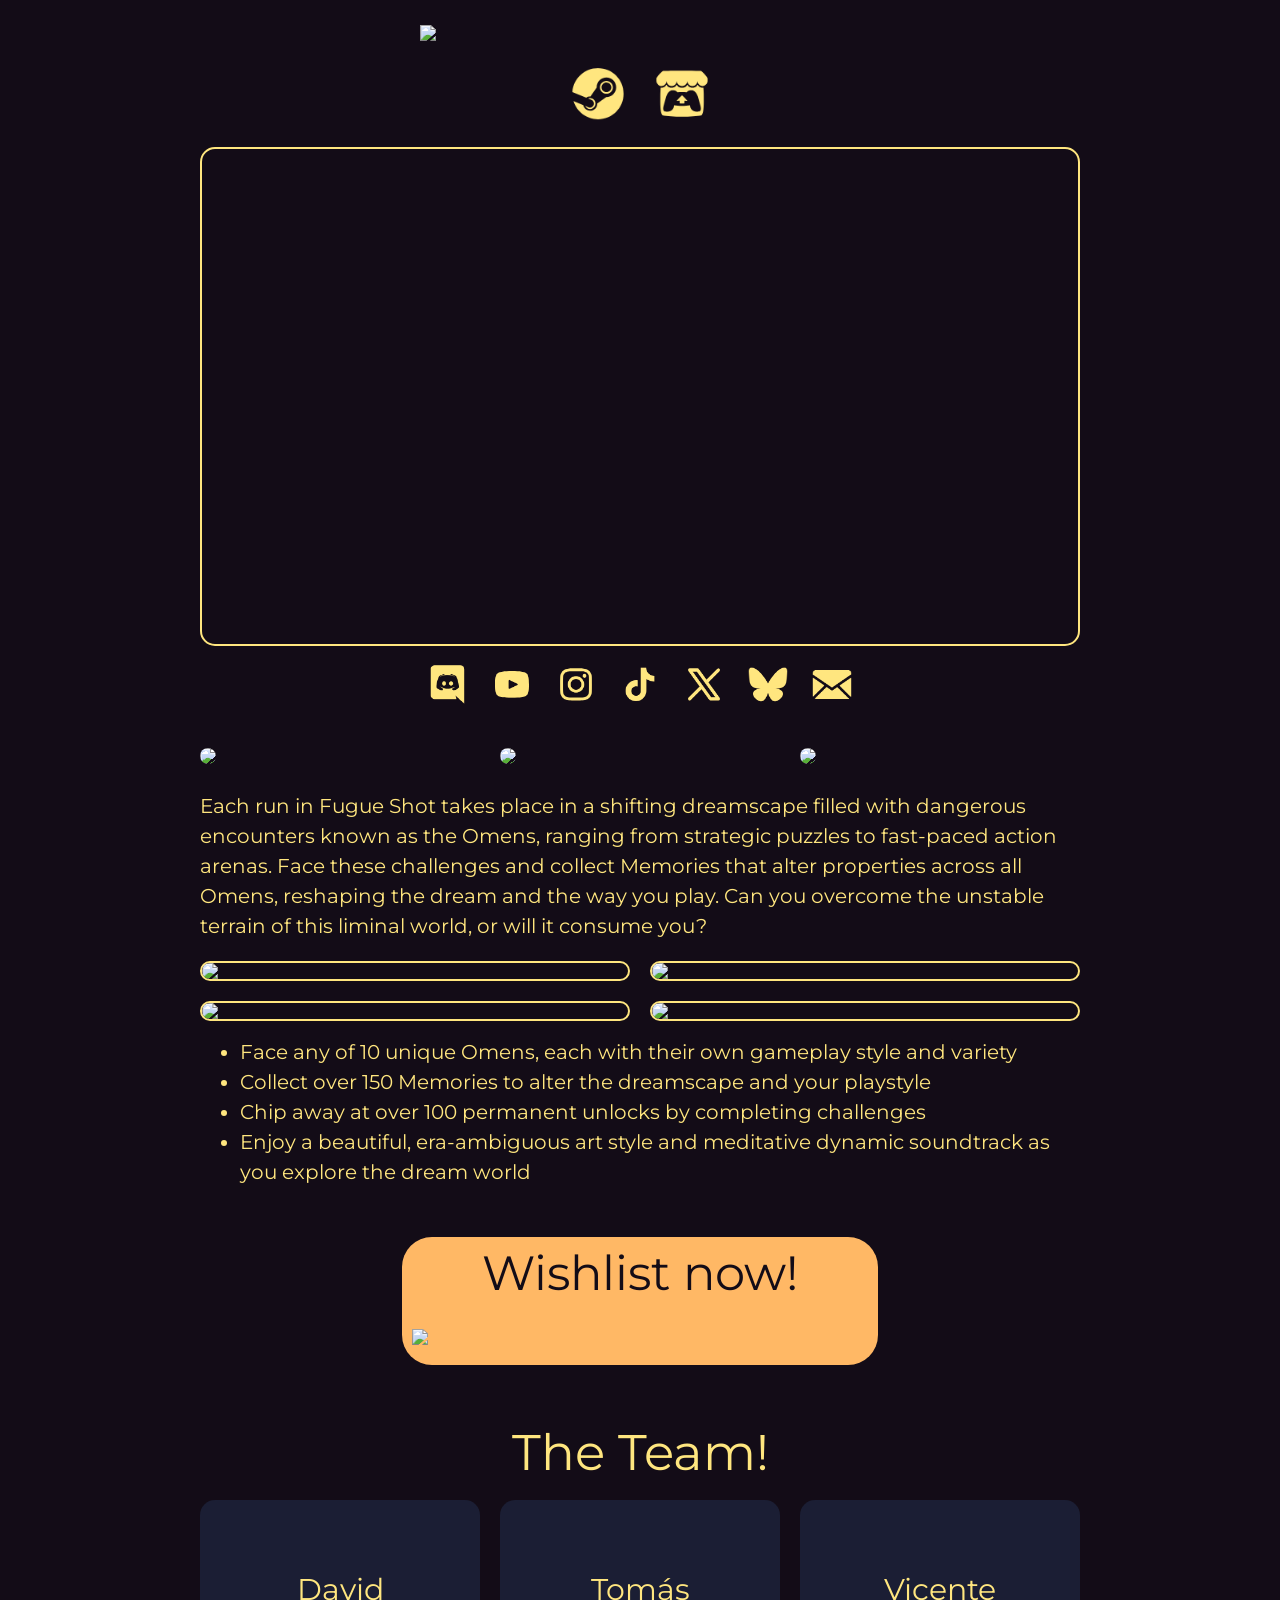
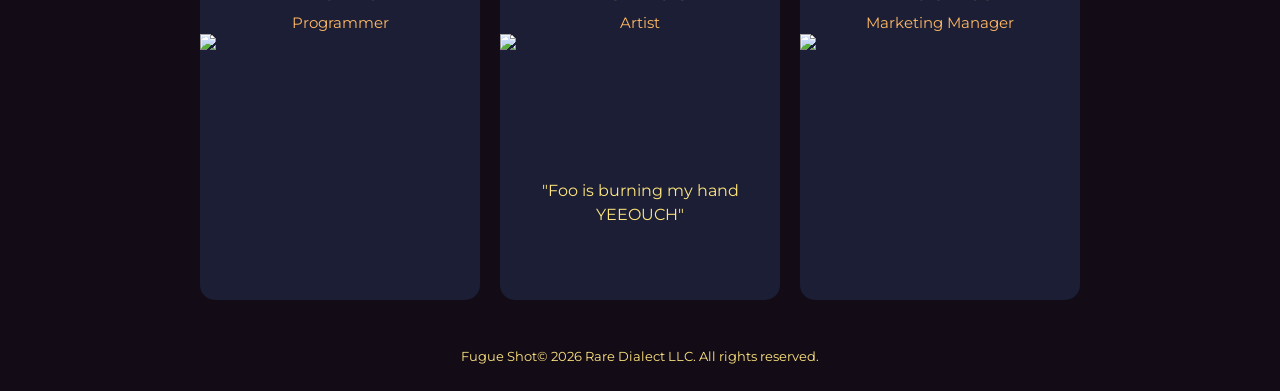
==== index.html @ 64adc7a2 "Push" ====
<!DOCTYPE html>

<html>


    <!--
    <link rel="preconnect" href="https://fonts.googleapis.com">
    <link rel="preconnect" href="https://fonts.gstatic.com" crossorigin>
    <link href="https://fonts.googleapis.com/css2?family=Texturina:ital,opsz,wght@0,12..72,100..900;1,12..72,100..900&display=swap" rel="stylesheet">
    <meta name="viewport" content="width=device-width, initial-scale=1">
-->
<head>
    <link rel="preconnect" href="https://fonts.googleapis.com">
    <link rel="preconnect" href="https://fonts.gstatic.com" crossorigin>
    <link href="https://fonts.googleapis.com/css2?family=Montserrat:ital,wght@0,100..900;1,100..900&display=swap" rel="stylesheet">
    <link href="/styles/main.css" rel="stylesheet" />
    <link rel="stylesheet" href="main.css">
    <title>Fugue Shot</title>
    <link rel="icon" type="image/x-icon" href="/images/favicon.ico">
    <meta name="viewport" content="width=device-width, initial-scale=1">
</head>

<body>
    <div id="wrapper">

        <img class="banner" src="images/logoText_centered.png">
        <div class="container-store">
            <div class="item-store">
                <a href="https://store.steampowered.com/app/3538440/Fugue_Shot/?utm_source=demo&utm_medium=itch&utm_campaign=it_ch"><img class="icon" src="images/steam.png"/></a>
            </div>
            <div class="item-store">
                <img class="icon" src="images/itch-io.png"/>
            </div>
        </div>
        <div class="container-iframe">
        <iframe 
        src="https://www.youtube.com/embed/gbOKrEXV4C8">
        </iframe>
        </div>

        <div class="container-social">
            <div class="item-social">
                <a href="https://discord.gg/YbdjDRtcJa"><img class="icon" src="images/discord.png"/></a>
            </div>
            <div class="item-social">
                <a href="https://www.youtube.com/@RareDialect/shorts/"><img class="icon" src="images/youtube.png"/></a>
            </div>
            <div class="item-social">
                <a href="https://www.instagram.com/rare.dialect/reels/"><img class="icon" src="images/instagram.png"/></a>
            </div>
            <div class="item-social">
                <a href="https://www.tiktok.com/@raredialect/"><img class="icon" src="images/tiktok.png"/></a>
                
            </div>
            <div class="item-social">
                <a href="https://x.com/RareDialect"><img class="icon" src="images/x.png"/></a>
            </div>
            <div class="item-social">
                <a href="https://bsky.app/profile/raredialect.com"><img class="icon" src="images/bluesky.png"/></a>
            </div>
            <div class="item-social">
                <a href="mailto:hello@raredialect.com"><img class="icon" src="images/mail.png"/></a>
            </div>

        </div>

        <div class="container-buttons">
            <div class="item-button">
                <a href="https://discord.gg/YbdjDRtcJa"><img src="images/discord_button.png"></a>
            </div>
            <div class="item-button">
                <a href="https://store.steampowered.com/news/app/3538440"><img src="images/news_button.png"></a>
            </div>
            <div class="item-button">
                 <a href="https://impress.games/press-kit/rare-dialect/fugue-shot"><img src="images/press_button.png"></a>
            </div>
        </div>
        
        <p>Each run in Fugue Shot takes place in a shifting dreamscape filled with dangerous encounters known as the Omens, ranging from strategic puzzles to fast-paced action arenas. Face these challenges and collect Memories that alter properties across all Omens, reshaping the dream and the way you play. Can you overcome the unstable terrain of this liminal world, or will it consume you?</p>


        <div class="container-gameplay-2">
            <img src="images/gif_1.webp">
            <img src="images/gif_2.webp">
            <img src="images/gif_3.webp">
            <img src="images/gif_4.webp">
        </div>

        <ul>
            <li>Face any of 10 unique Omens, each with their own gameplay style and variety</li>
            <li>Collect over 150 Memories to alter the dreamscape and your playstyle</li>
            <li>Chip away at over 100 permanent unlocks by completing challenges</li>
            <li>Enjoy a beautiful, era-ambiguous art style and meditative dynamic soundtrack as you explore the dream world</li>
        </ul>
        

        <a class="wishlist-button" href="https://store.steampowered.com/app/3538440/Fugue_Shot/?utm_source=demo&utm_medium=itch&utm_campaign=it_ch">
            <p>Wishlist now!</p><img src="images/steam_2.png">
        </a>


        <div class="team-title">The Team!</div>
        <div class="container-team">
            <div class="item-team">
                <div class="member">
                    <div class="member-name">
                        David
                    </div>
                    <div class="member-role">
                        Programmer
                    </div>
                    <div class="member-image">
                    <img src="images/david.png"/>
                    </div>
                </div>
                <div class="member-description">
                    
                </div>
            </div>
            <div class="item-team">
                <div class="member">
                    <div class="member-name">
                        Tomás
                    </div>
                    <div class="member-role">
                        Artist
                    </div>
                    <div class="member-image">
                    <img src="images/tomisito.png"/>
                    </div>
                </div>
                <div class="member-description">
                    "Foo is burning my hand YEEOUCH"      
                </div>
            </div>
            <div class="item-team">
                <div class="member">
                    <div class="member-name">
                        Vicente
                    </div>
                    <div class="member-role">
                        Marketing Manager
                    </div>
                    <div class="member-image">
                    <img src="images/bicho.png"/>
                    </div>
                </div>
                <div class="member-description">
                    
                </div>
            </div>
        </div>

    </div>

    <div class="rights"> Fugue Shot© 2026 Rare Dialect LLC. All rights reserved.</div>
    <br>
    </div>
    
<body>

</html>
---- styles/main.css ----
/*- This applies to pretty much everything -*/ 

HTML{
	--background: #130C17;
	--offblack: #201127;
	--purple: #201433;
	--bluedark: #1B1E34;
	--blue: #293950;
	--greendark: #355D68;
	--green: #6AAF9D;
	--greenlight: #94C5AC;
	--yellow: #FFEB99;
	--orangelight: #FFC27A;
	--orange: #EC9A6D;
	--redlight: #D9626B;
	--red: #C24B6E;
	--reddark: #A73169;
	--reddarkest: #6D1148;
	--shot: #FFB865;
	--aura: #9CE5D2;
	--shotdark: #33464C;
	--danger: #A72160;
	--target: #46AF93;
	--item: #FFE67F;
	--highlight: #FFB865;
}


HTML,BODY{
	background-color: var(--background);
	display: block;
	margin: 0;
	border: 0;
	min-height: 100%;
	width: 100%;
}


* {
	box-sizing: border-box;
	font-family: "Montserrat";
	letter-spacing: 0.25;
	line-height: 1.5;
}


/* Change default font color */
p {
    color: var(--item);
	font-size: 20px;
}

/* Make selections colored */
::selection{
	color: var(--background);
	background: var(--item)
}

/* Change color of links */
a:any-link{
	color: var(--aura);
	text-decoration-color: var(--aura);
}


/*------- This defines the wrapper -------*/

#wrapper{
	display: block;
	background-color: var(--background);
	max-width: 900px;
	margin: auto;
	padding: 10px 10px 3rem;
	overflow: hidden; /* Hides stuff that doesn't fit */
    border-top: 0;
	color: var(--item);
}

/*-----------------------------------------*/


/*------      Content wrapper       -------*/

#content-wrapper{
	margin-top: 10%;
	margin-inline: 10% 10%;
}

/*-----------------------------------------*/

@keyframes floatAnim{
    0% {
        transform:translateY(-10px)
    }
    100% {
        transform:translateY(0px)
    }
}

@keyframes glowAnim{
    0% {
        filter: drop-shadow(0px 0px 1px var(--highlight));
    }
    100% {
        filter: drop-shadow(0px 0px 4px var(--highlight));
    }
}

@keyframes askewAnim{
    0% {
        transform:translateY(-5px) rotate(0.5deg);
    }
    100% {
        transform:translateY(0px) rotate(-0.5deg);
    }
}

.banner{
	display: block;
	margin: 15px auto 20px auto;
	min-width: 200px;
	max-width: 50%;
	text-align: center;
	animation: floatAnim 4s ease-in-out infinite alternate;
}

.container-store{
	margin: 15px auto 15px auto;
	display: flex;
	max-width: 200px;
	flex-direction: row;
	justify-content: center;
	align-items: center;
	column-gap: 20px;
}

.item-store{
	transform: scale(0.8);
	animation: glowAnim 4s ease-in-out infinite alternate;
}

iframe{
	position: absolute;
	top: 0;
	left: 0;
	bottom: 0;
	right: 0;
	width: 100%;
	height: 100%;
	border: 0px;
}

.container-iframe {
  	position: relative;
  	overflow: hidden;
	width: 100%;
	padding-top: 56.25%;
	border-radius: 15px;
	border: 2px solid var(--item)
}

.container-gameplay {
	border: 2px solid var(--item);
	border-radius: 15px;
	display: block;
	margin: auto auto 20px auto;
}

.container-gameplay img{
	display: block;
	max-width: 100%;
	border-radius: 15px;
}

.container-gameplay-2{
	display: grid;
	max-width: 100%;
	border-radius: 15px;
	grid-template-columns: 1fr 1fr;
	row-gap: 20px;
	column-gap: 20px;
}

.container-gameplay-2 img{
	display: block;
	border: 2px solid var(--item);
	max-width: 100%;
	border-radius: 15px;
}

.container-social{
	margin: 5px auto 10px auto;
	display: flex;
	flex-wrap: wrap;
	max-width: 450px;
	flex-direction: row;
	justify-content: center;
	align-items: center;
}

.item-social{
	transform: scale(0.6);
	animation: glowAnim 4s ease-in-out infinite alternate;
}

.container-buttons{
	display: grid;
	grid-template-columns: 1fr 1fr 1fr;
	column-gap: 20px;
	margin: 25px auto 10px auto;
}

.item-button{
	animation: askewAnim 4s ease-in-out infinite alternate;
}

.item-button img:hover{
	transform: scale(0.95);
	transition: 0.3s;
}

.item-button img{
	transform: scale(1);
	transition: 0.6s;
	max-width: 100%;
	border-radius: 15px;
	image-rendering: pixelated;
}

.wishlist-button{
	display: grid;
	border-radius: 30px;
	max-width: 54%;
	min-height: 80px;
	margin: 50px auto 50px auto;
	background-color: var(--highlight);
	text-decoration: none;
	text-align: center;
	align-items: center;
	animation: askewAnim 4s ease-in-out infinite alternate;
}

.wishlist-button p{
	font-size: 3em;
	color: var(--background);
	margin: auto 0px auto 0px;
}

.wishlist-button img{
	margin: 20px 10px 20px 10px;
}

.container-team{
	display: grid;
	grid-template-columns: 1fr 1fr 1fr;
	column-gap: 20px;
}

.item-team{
	background-color: var(--bluedark);
	display: grid;
	text-align: center;
	min-height: 400px;
	border: 0px solid var(--item);
	border-radius: 15px;
}

.member{
	border: 2px solid var(--item);
	border-style: hidden;
	margin: auto 0px auto 0px;
}

.member-name{
	display: block;
	margin: 10px auto auto auto;
	min-width: 100%;
	font-size: 30px;
	animation: askewAnim 2s ease-in-out infinite alternate;
}

.member-role{
	display: block;
	color: var(--highlight);
	margin: auto;
	min-width: 100%;
	font-size: 15px;
}

.member-image img{
	display: block;
	image-rendering: pixelated;
	margin: 0px auto 0px auto;
}

.member-description{
	min-height: 80px;
	display: flex;
  	justify-content: center;
  	align-items: center;
}

.icon{
	transform: scale(1);
	transition: 0.3s;
}

.icon:hover{
	transform: scale(1.2);
	transition: 0.3s;
}

.team-title{
	font-size: 50px;
	text-align: center;
	margin: 20px auto 10px auto;
}

li{
	font-size: 20px;
}

.rights{
	text-align: center;
	color: var(--item);
	font-size: 12.5px;
}


@media screen and ( max-width: 900px ){
	HTML{
		font-size: 3vw;
	}

	#wrapper{
		width: 95%;
	}

	p {
		color: var(--item);
		font-size: 3vw;
	}

	.item-social{
		animation: glowAnim 4s ease-in-out infinite alternate;
	}

	.container-gameplay-2{
	display: grid;
	max-width: 100%;
	border-radius: 15px;
	grid-template-columns: 1fr;
	row-gap: 20px;
	column-gap: 20px;
	}
	
	.container-team{
		display: grid;
		grid-template-columns: 1fr;
		row-gap: 20px;
	}

	.item-team{
		display: grid;
		grid-template-columns: 1fr;
		text-align: center;
		border-radius: 15px;
		min-height: 100%;
		max-width: 70%;
		margin-left: 15%;
		margin-right: 15%;
	}

	.member{
		display: block;
	}

	.member-description{
	min-height: 80px;
	display: flex;
  	justify-content: center;
  	align-items: center;
	font-size: 4vw;
	}

	.rights{
	text-align: center;
	color: var(--item);
	font-size: 2vw;
	}

	.wishlist-button p{
		font-size: 1.7em;
		color: var(--background);
		margin: auto auto auto auto;
	}

	.wishlist-button img{
		display: block;
		transform: scale(0.6);
		margin: auto;
	}

	li{
		font-size: 3vw;
	}
}
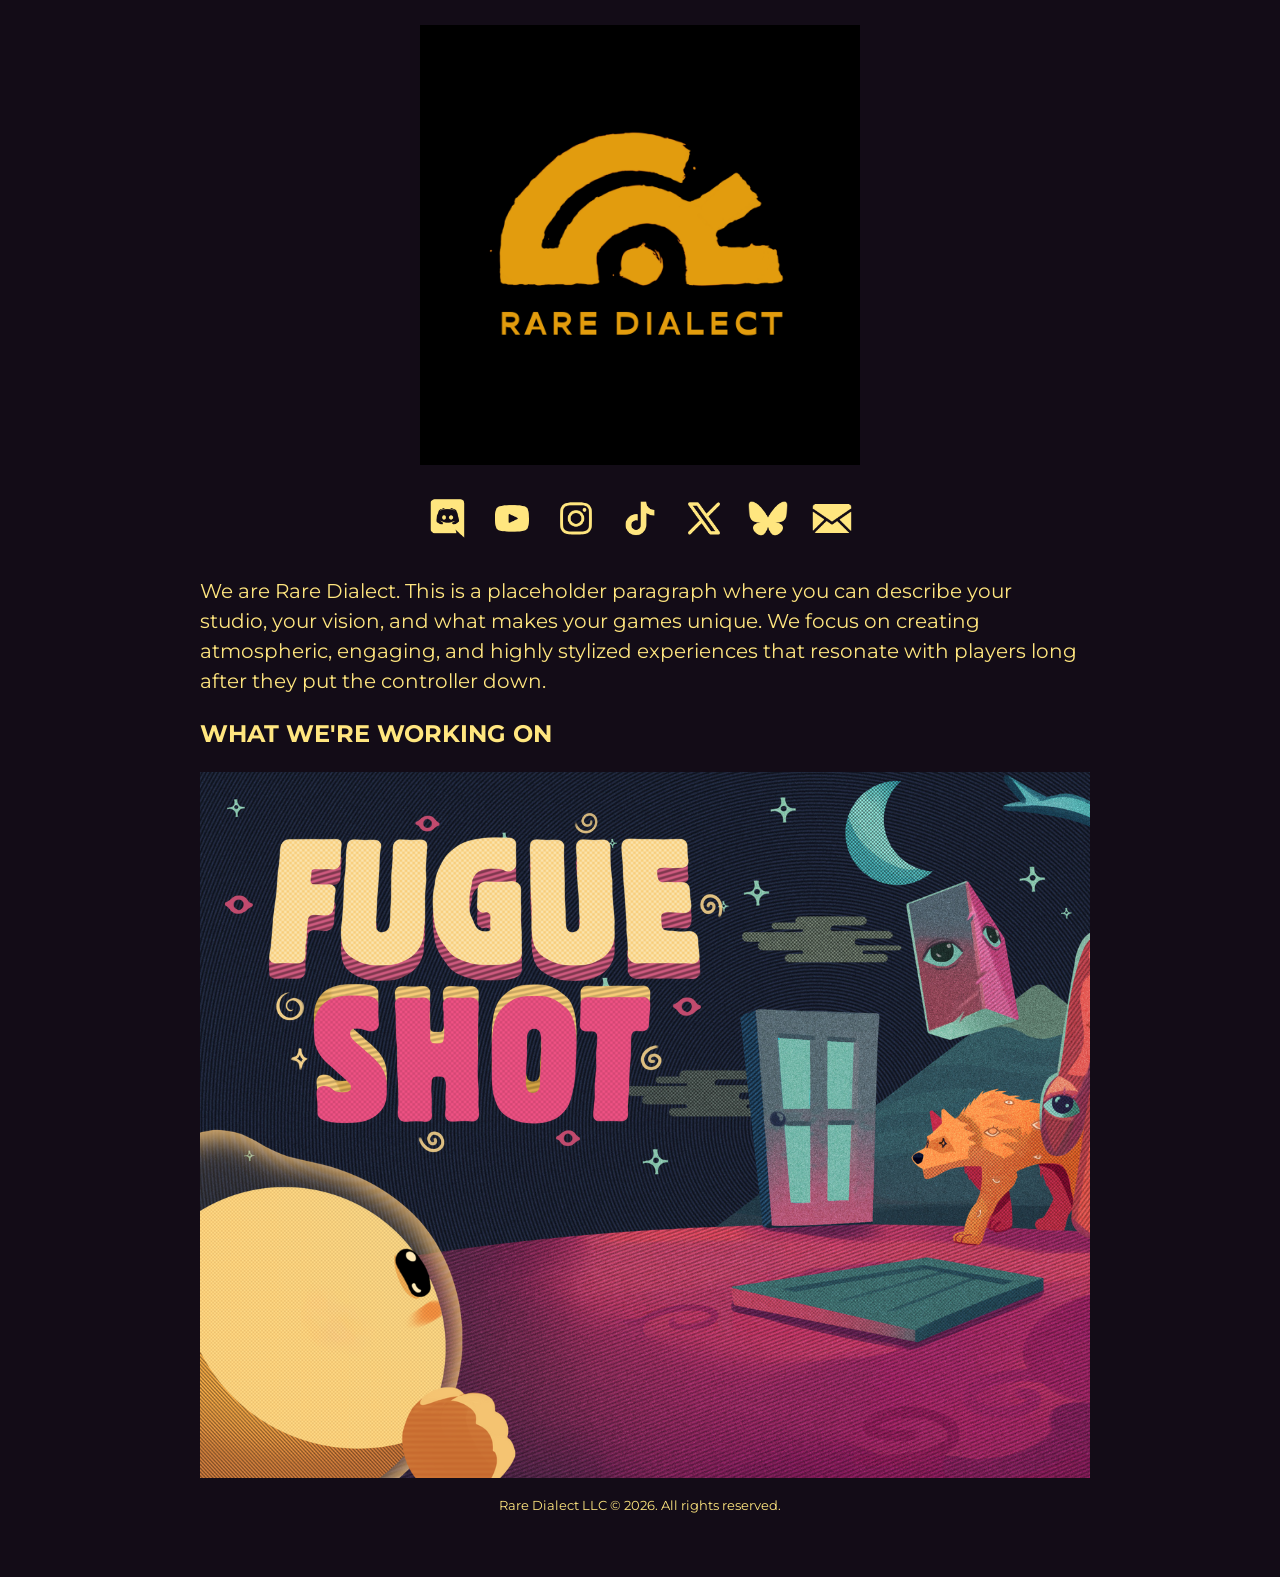
==== commit 53992b4a: "Update index.html" ====
--- a/index.html
+++ b/index.html
@@ -1,162 +1,53 @@
 <!DOCTYPE html>
-
-<html>
-
-
-    <!--
-    <link rel="preconnect" href="https://fonts.googleapis.com">
-    <link rel="preconnect" href="https://fonts.gstatic.com" crossorigin>
-    <link href="https://fonts.googleapis.com/css2?family=Texturina:ital,opsz,wght@0,12..72,100..900;1,12..72,100..900&display=swap" rel="stylesheet">
-    <meta name="viewport" content="width=device-width, initial-scale=1">
--->
+<html lang="en">
 <head>
+    <meta charset="UTF-8">
+    <meta name="viewport" content="width=device-width, initial-scale=1.0">
+    <title>Rare Dialect</title>
+    
     <link rel="preconnect" href="https://fonts.googleapis.com">
     <link rel="preconnect" href="https://fonts.gstatic.com" crossorigin>
     <link href="https://fonts.googleapis.com/css2?family=Montserrat:ital,wght@0,100..900;1,100..900&display=swap" rel="stylesheet">
-    <link href="/styles/main.css" rel="stylesheet" />
-    <link rel="stylesheet" href="main.css">
-    <title>Fugue Shot</title>
-    <link rel="icon" type="image/x-icon" href="/images/favicon.ico">
-    <meta name="viewport" content="width=device-width, initial-scale=1">
+    
+    <link rel="stylesheet" href="styles/main.css?v=1">
+    <link rel="icon" type="image/x-icon" href="images/favicon.ico">
 </head>
 
 <body>
     <div id="wrapper">
+        <header>
+            <img class="banner" src="images/raredialectlogo.png" alt="Rare Dialect Logo">
+        </header>
 
-        <img class="banner" src="images/logoText_centered.png">
-        <div class="container-store">
-            <div class="item-store">
-                <a href="https://store.steampowered.com/app/3538440/Fugue_Shot/?utm_source=demo&utm_medium=itch&utm_campaign=it_ch"><img class="icon" src="images/steam.png"/></a>
-            </div>
-            <div class="item-store">
-                <img class="icon" src="images/itch-io.png"/>
-            </div>
-        </div>
-        <div class="container-iframe">
-        <iframe 
-        src="https://www.youtube.com/embed/gbOKrEXV4C8">
-        </iframe>
-        </div>
+        <main>
+            <section class="container-social">
+                <a class="item-social" href="https://discord.gg/YbdjDRtcJa"><img class="icon" src="images/discord.png" alt="Discord"></a>
+                <a class="item-social" href="https://www.youtube.com/@RareDialect/shorts/"><img class="icon" src="images/youtube.png" alt="YouTube"></a>
+                <a class="item-social" href="https://www.instagram.com/rare.dialect/reels/"><img class="icon" src="images/instagram.png" alt="Instagram"></a>
+                <a class="item-social" href="https://www.tiktok.com/@raredialect/"><img class="icon" src="images/tiktok.png" alt="TikTok"></a>
+                <a class="item-social" href="https://x.com/RareDialect"><img class="icon" src="images/x.png" alt="X/Twitter"></a>
+                <a class="item-social" href="https://bsky.app/profile/raredialect.com"><img class="icon" src="images/bluesky.png" alt="Bluesky"></a>
+                <a class="item-social" href="mailto:hello@raredialect.com"><img class="icon" src="images/mail.png" alt="Email"></a>
+            </section>
 
-        <div class="container-social">
-            <div class="item-social">
-                <a href="https://discord.gg/YbdjDRtcJa"><img class="icon" src="images/discord.png"/></a>
-            </div>
-            <div class="item-social">
-                <a href="https://www.youtube.com/@RareDialect/shorts/"><img class="icon" src="images/youtube.png"/></a>
-            </div>
-            <div class="item-social">
-                <a href="https://www.instagram.com/rare.dialect/reels/"><img class="icon" src="images/instagram.png"/></a>
-            </div>
-            <div class="item-social">
-                <a href="https://www.tiktok.com/@raredialect/"><img class="icon" src="images/tiktok.png"/></a>
+            <section class="about-section">
+                <p>We are Rare Dialect. This is a placeholder paragraph where you can describe your studio, your vision, and what makes your games unique. We focus on creating atmospheric, engaging, and highly stylized experiences that resonate with players long after they put the controller down.</p>
+            </section>
+
+            <section class="projects-section">
+                <h2 class="section-title">WHAT WE'RE WORKING ON</h2>
                 
-            </div>
-            <div class="item-social">
-                <a href="https://x.com/RareDialect"><img class="icon" src="images/x.png"/></a>
-            </div>
-            <div class="item-social">
-                <a href="https://bsky.app/profile/raredialect.com"><img class="icon" src="images/bluesky.png"/></a>
-            </div>
-            <div class="item-social">
-                <a href="mailto:hello@raredialect.com"><img class="icon" src="images/mail.png"/></a>
-            </div>
+                <div class="container-capsule">
+                    <a class="capsule-button" href="https://fugueshot.com">
+                        <img src="images/fugueshotcapsule.png" alt="Fugue Shot">
+                    </a>
+                </div>
+            </section>
+        </main>
 
-        </div>
-
-        <div class="container-buttons">
-            <div class="item-button">
-                <a href="https://discord.gg/YbdjDRtcJa"><img src="images/discord_button.png"></a>
-            </div>
-            <div class="item-button">
-                <a href="https://store.steampowered.com/news/app/3538440"><img src="images/news_button.png"></a>
-            </div>
-            <div class="item-button">
-                 <a href="https://impress.games/press-kit/rare-dialect/fugue-shot"><img src="images/press_button.png"></a>
-            </div>
-        </div>
-        
-        <p>Each run in Fugue Shot takes place in a shifting dreamscape filled with dangerous encounters known as the Omens, ranging from strategic puzzles to fast-paced action arenas. Face these challenges and collect Memories that alter properties across all Omens, reshaping the dream and the way you play. Can you overcome the unstable terrain of this liminal world, or will it consume you?</p>
-
-
-        <div class="container-gameplay-2">
-            <img src="images/gif_1.webp">
-            <img src="images/gif_2.webp">
-            <img src="images/gif_3.webp">
-            <img src="images/gif_4.webp">
-        </div>
-
-        <ul>
-            <li>Face any of 10 unique Omens, each with their own gameplay style and variety</li>
-            <li>Collect over 150 Memories to alter the dreamscape and your playstyle</li>
-            <li>Chip away at over 100 permanent unlocks by completing challenges</li>
-            <li>Enjoy a beautiful, era-ambiguous art style and meditative dynamic soundtrack as you explore the dream world</li>
-        </ul>
-        
-
-        <a class="wishlist-button" href="https://store.steampowered.com/app/3538440/Fugue_Shot/?utm_source=demo&utm_medium=itch&utm_campaign=it_ch">
-            <p>Wishlist now!</p><img src="images/steam_2.png">
-        </a>
-
-
-        <div class="team-title">The Team!</div>
-        <div class="container-team">
-            <div class="item-team">
-                <div class="member">
-                    <div class="member-name">
-                        David
-                    </div>
-                    <div class="member-role">
-                        Programmer
-                    </div>
-                    <div class="member-image">
-                    <img src="images/david.png"/>
-                    </div>
-                </div>
-                <div class="member-description">
-                    
-                </div>
-            </div>
-            <div class="item-team">
-                <div class="member">
-                    <div class="member-name">
-                        Tomás
-                    </div>
-                    <div class="member-role">
-                        Artist
-                    </div>
-                    <div class="member-image">
-                    <img src="images/tomisito.png"/>
-                    </div>
-                </div>
-                <div class="member-description">
-                    "Foo is burning my hand YEEOUCH"      
-                </div>
-            </div>
-            <div class="item-team">
-                <div class="member">
-                    <div class="member-name">
-                        Vicente
-                    </div>
-                    <div class="member-role">
-                        Marketing Manager
-                    </div>
-                    <div class="member-image">
-                    <img src="images/bicho.png"/>
-                    </div>
-                </div>
-                <div class="member-description">
-                    
-                </div>
-            </div>
-        </div>
-
+        <footer>
+            <p class="rights">Rare Dialect LLC © 2026. All rights reserved.</p>
+        </footer>
     </div>
-
-    <div class="rights"> Fugue Shot© 2026 Rare Dialect LLC. All rights reserved.</div>
-    <br>
-    </div>
-    
-<body>
-
+</body>
 </html>
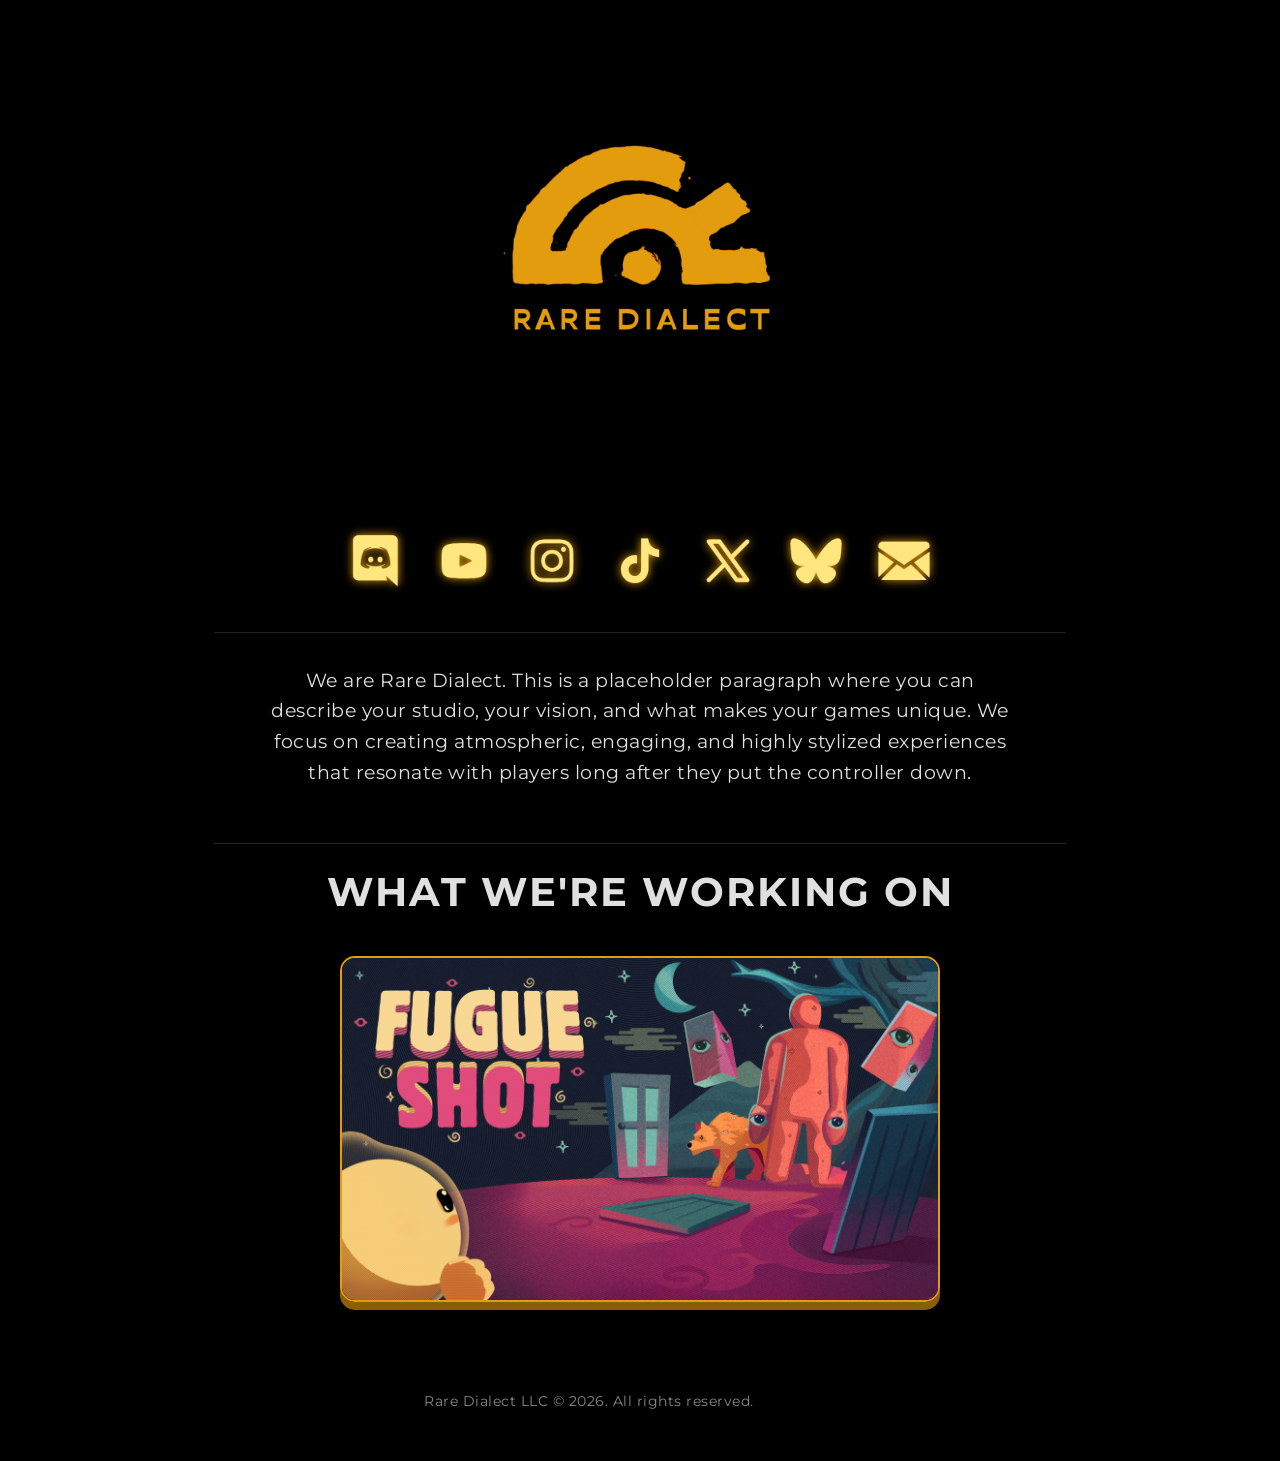
==== commit e56d103b: "Update index.html" ====
--- a/index.html
+++ b/index.html
@@ -9,7 +9,7 @@
     <link rel="preconnect" href="https://fonts.gstatic.com" crossorigin>
     <link href="https://fonts.googleapis.com/css2?family=Montserrat:ital,wght@0,100..900;1,100..900&display=swap" rel="stylesheet">
     
-    <link rel="stylesheet" href="styles/main.css?v=1">
+    <link rel="stylesheet" href="styles/main.css?v=2">
     <link rel="icon" type="image/x-icon" href="images/favicon.ico">
 </head>
 
@@ -38,7 +38,7 @@
                 <h2 class="section-title">WHAT WE'RE WORKING ON</h2>
                 
                 <div class="container-capsule">
-                    <a class="capsule-button" href="https://fugueshot.com">
+                    <a class="capsule-button" href="https://fugueshot.com" target="_blank" rel="noopener noreferrer">
                         <img src="images/fugueshotcapsule.png" alt="Fugue Shot">
                     </a>
                 </div>
--- a/styles/main.css
+++ b/styles/main.css
@@ -1,408 +1,186 @@
-/*- This applies to pretty much everything -*/ 
-
-HTML{
-	--background: #130C17;
-	--offblack: #201127;
-	--purple: #201433;
-	--bluedark: #1B1E34;
-	--blue: #293950;
-	--greendark: #355D68;
-	--green: #6AAF9D;
-	--greenlight: #94C5AC;
-	--yellow: #FFEB99;
-	--orangelight: #FFC27A;
-	--orange: #EC9A6D;
-	--redlight: #D9626B;
-	--red: #C24B6E;
-	--reddark: #A73169;
-	--reddarkest: #6D1148;
-	--shot: #FFB865;
-	--aura: #9CE5D2;
-	--shotdark: #33464C;
-	--danger: #A72160;
-	--target: #46AF93;
-	--item: #FFE67F;
-	--highlight: #FFB865;
+/* =========================================
+   VARIABLES & THEME
+   ========================================= */
+:root {
+    --background: #000000; /* Pure Black */
+    --accent: #e29c0d;     /* New Custom Accent Color */
+    --text-main: #E0E0E0;  /* Off-white for readability on pure black */
+    --text-muted: #888888;
 }
 
-
-HTML,BODY{
-	background-color: var(--background);
-	display: block;
-	margin: 0;
-	border: 0;
-	min-height: 100%;
-	width: 100%;
+/* =========================================
+   RESET & TYPOGRAPHY
+   ========================================= */
+* {
+    box-sizing: border-box;
+    margin: 0;
+    padding: 0;
 }
 
-
-* {
-	box-sizing: border-box;
-	font-family: "Montserrat";
-	letter-spacing: 0.25;
-	line-height: 1.5;
+html, body {
+    background-color: var(--background);
+    color: var(--text-main);
+    font-family: "Montserrat", sans-serif;
+    letter-spacing: 0.5px;
+    line-height: 1.6;
+    width: 100%;
+    min-height: 100vh;
 }
 
-
-/* Change default font color */
-p {
-    color: var(--item);
-	font-size: 20px;
+::selection {
+    color: var(--background);
+    background: var(--accent);
 }
 
-/* Make selections colored */
-::selection{
-	color: var(--background);
-	background: var(--item)
+a {
+    color: var(--accent);
+    text-decoration: none;
+    transition: all 0.3s ease;
 }
 
-/* Change color of links */
-a:any-link{
-	color: var(--aura);
-	text-decoration-color: var(--aura);
+a:hover {
+    filter: brightness(1.2);
 }
 
-
-/*------- This defines the wrapper -------*/
-
-#wrapper{
-	display: block;
-	background-color: var(--background);
-	max-width: 900px;
-	margin: auto;
-	padding: 10px 10px 3rem;
-	overflow: hidden; /* Hides stuff that doesn't fit */
-    border-top: 0;
-	color: var(--item);
+p {
+    font-size: 1.2rem;
+    margin-bottom: 1.5rem;
+    text-align: center;
+    max-width: 750px;
+    margin-left: auto;
+    margin-right: auto;
 }
 
-/*-----------------------------------------*/
-
-
-/*------      Content wrapper       -------*/
-
-#content-wrapper{
-	margin-top: 10%;
-	margin-inline: 10% 10%;
+/* =========================================
+   LAYOUT & CONTAINERS
+   ========================================= */
+#wrapper {
+    max-width: 900px;
+    margin: 0 auto;
+    padding: 3rem 1.5rem;
+    display: flex;
+    flex-direction: column;
+    gap: 3rem;
 }
 
-/*-----------------------------------------*/
+/* =========================================
+   HEADER & BANNER
+   ========================================= */
+.banner {
+    display: block;
+    margin: 0 auto 2rem auto;
+    max-width: 100%;
+    width: 400px;
+    animation: floatAnim 4s ease-in-out infinite alternate;
+}
 
-@keyframes floatAnim{
-    0% {
-        transform:translateY(-10px)
+/* =========================================
+   SOCIALS
+   ========================================= */
+.container-social {
+    display: flex;
+    flex-wrap: wrap;
+    justify-content: center;
+    gap: 1.5rem;
+    margin: 0 auto 2rem auto;
+}
+
+.item-social {
+    transform: scale(0.8);
+    filter: drop-shadow(0px 0px 6px var(--accent)); /* Glow uses the new accent color */
+}
+
+.icon {
+    transition: transform 0.3s ease;
+}
+
+.icon:hover {
+    transform: scale(1.2);
+}
+
+/* =========================================
+   STUDIO ABOUT SECTION
+   ========================================= */
+.about-section {
+    padding: 2rem 0;
+    border-top: 1px solid #222;
+    border-bottom: 1px solid #222;
+}
+
+/* =========================================
+   PROJECTS SECTION (FUGUE SHOT CAPSULE)
+   ========================================= */
+.projects-section {
+    margin-top: 1rem;
+}
+
+.section-title {
+    font-size: 2.5rem;
+    text-align: center;
+    margin-bottom: 2rem;
+    color: var(--text-main);
+    text-transform: uppercase;
+    letter-spacing: 2px;
+}
+
+.container-capsule {
+    display: flex;
+    justify-content: center;
+    width: 100%;
+}
+
+.capsule-button {
+    display: block;
+    width: 100%;
+    max-width: 600px; /* Keeps the capsule image from getting too massive on desktop */
+}
+
+.capsule-button img {
+    width: 100%;
+    height: auto;
+    border-radius: 15px;
+    border: 2px solid var(--accent);
+    box-shadow: 0 8px 0 #8a5e06; /* Darker shade of the accent color for the 3D press effect */
+    transition: transform 0.2s ease, box-shadow 0.2s ease, filter 0.2s ease;
+}
+
+.capsule-button img:hover {
+    transform: translateY(4px);
+    box-shadow: 0 4px 0 #8a5e06; /* Satisfying physical press animation */
+    filter: brightness(1.15);
+}
+
+/* =========================================
+   FOOTER
+   ========================================= */
+footer {
+    margin-top: 2rem;
+    text-align: center;
+}
+
+.rights {
+    font-size: 0.9rem;
+    color: var(--text-muted);
+    margin: 0;
+}
+
+/* =========================================
+   ANIMATIONS
+   ========================================= */
+@keyframes floatAnim {
+    0% { transform: translateY(-5px); }
+    100% { transform: translateY(5px); }
+}
+
+/* =========================================
+   MOBILE ADJUSTMENTS
+   ========================================= */
+@media screen and (max-width: 600px) {
+    .section-title {
+        font-size: 1.8rem;
     }
-    100% {
-        transform:translateY(0px)
+    
+    p {
+        font-size: 1.05rem;
     }
 }
-
-@keyframes glowAnim{
-    0% {
-        filter: drop-shadow(0px 0px 1px var(--highlight));
-    }
-    100% {
-        filter: drop-shadow(0px 0px 4px var(--highlight));
-    }
-}
-
-@keyframes askewAnim{
-    0% {
-        transform:translateY(-5px) rotate(0.5deg);
-    }
-    100% {
-        transform:translateY(0px) rotate(-0.5deg);
-    }
-}
-
-.banner{
-	display: block;
-	margin: 15px auto 20px auto;
-	min-width: 200px;
-	max-width: 50%;
-	text-align: center;
-	animation: floatAnim 4s ease-in-out infinite alternate;
-}
-
-.container-store{
-	margin: 15px auto 15px auto;
-	display: flex;
-	max-width: 200px;
-	flex-direction: row;
-	justify-content: center;
-	align-items: center;
-	column-gap: 20px;
-}
-
-.item-store{
-	transform: scale(0.8);
-	animation: glowAnim 4s ease-in-out infinite alternate;
-}
-
-iframe{
-	position: absolute;
-	top: 0;
-	left: 0;
-	bottom: 0;
-	right: 0;
-	width: 100%;
-	height: 100%;
-	border: 0px;
-}
-
-.container-iframe {
-  	position: relative;
-  	overflow: hidden;
-	width: 100%;
-	padding-top: 56.25%;
-	border-radius: 15px;
-	border: 2px solid var(--item)
-}
-
-.container-gameplay {
-	border: 2px solid var(--item);
-	border-radius: 15px;
-	display: block;
-	margin: auto auto 20px auto;
-}
-
-.container-gameplay img{
-	display: block;
-	max-width: 100%;
-	border-radius: 15px;
-}
-
-.container-gameplay-2{
-	display: grid;
-	max-width: 100%;
-	border-radius: 15px;
-	grid-template-columns: 1fr 1fr;
-	row-gap: 20px;
-	column-gap: 20px;
-}
-
-.container-gameplay-2 img{
-	display: block;
-	border: 2px solid var(--item);
-	max-width: 100%;
-	border-radius: 15px;
-}
-
-.container-social{
-	margin: 5px auto 10px auto;
-	display: flex;
-	flex-wrap: wrap;
-	max-width: 450px;
-	flex-direction: row;
-	justify-content: center;
-	align-items: center;
-}
-
-.item-social{
-	transform: scale(0.6);
-	animation: glowAnim 4s ease-in-out infinite alternate;
-}
-
-.container-buttons{
-	display: grid;
-	grid-template-columns: 1fr 1fr 1fr;
-	column-gap: 20px;
-	margin: 25px auto 10px auto;
-}
-
-.item-button{
-	animation: askewAnim 4s ease-in-out infinite alternate;
-}
-
-.item-button img:hover{
-	transform: scale(0.95);
-	transition: 0.3s;
-}
-
-.item-button img{
-	transform: scale(1);
-	transition: 0.6s;
-	max-width: 100%;
-	border-radius: 15px;
-	image-rendering: pixelated;
-}
-
-.wishlist-button{
-	display: grid;
-	border-radius: 30px;
-	max-width: 54%;
-	min-height: 80px;
-	margin: 50px auto 50px auto;
-	background-color: var(--highlight);
-	text-decoration: none;
-	text-align: center;
-	align-items: center;
-	animation: askewAnim 4s ease-in-out infinite alternate;
-}
-
-.wishlist-button p{
-	font-size: 3em;
-	color: var(--background);
-	margin: auto 0px auto 0px;
-}
-
-.wishlist-button img{
-	margin: 20px 10px 20px 10px;
-}
-
-.container-team{
-	display: grid;
-	grid-template-columns: 1fr 1fr 1fr;
-	column-gap: 20px;
-}
-
-.item-team{
-	background-color: var(--bluedark);
-	display: grid;
-	text-align: center;
-	min-height: 400px;
-	border: 0px solid var(--item);
-	border-radius: 15px;
-}
-
-.member{
-	border: 2px solid var(--item);
-	border-style: hidden;
-	margin: auto 0px auto 0px;
-}
-
-.member-name{
-	display: block;
-	margin: 10px auto auto auto;
-	min-width: 100%;
-	font-size: 30px;
-	animation: askewAnim 2s ease-in-out infinite alternate;
-}
-
-.member-role{
-	display: block;
-	color: var(--highlight);
-	margin: auto;
-	min-width: 100%;
-	font-size: 15px;
-}
-
-.member-image img{
-	display: block;
-	image-rendering: pixelated;
-	margin: 0px auto 0px auto;
-}
-
-.member-description{
-	min-height: 80px;
-	display: flex;
-  	justify-content: center;
-  	align-items: center;
-}
-
-.icon{
-	transform: scale(1);
-	transition: 0.3s;
-}
-
-.icon:hover{
-	transform: scale(1.2);
-	transition: 0.3s;
-}
-
-.team-title{
-	font-size: 50px;
-	text-align: center;
-	margin: 20px auto 10px auto;
-}
-
-li{
-	font-size: 20px;
-}
-
-.rights{
-	text-align: center;
-	color: var(--item);
-	font-size: 12.5px;
-}
-
-
-@media screen and ( max-width: 900px ){
-	HTML{
-		font-size: 3vw;
-	}
-
-	#wrapper{
-		width: 95%;
-	}
-
-	p {
-		color: var(--item);
-		font-size: 3vw;
-	}
-
-	.item-social{
-		animation: glowAnim 4s ease-in-out infinite alternate;
-	}
-
-	.container-gameplay-2{
-	display: grid;
-	max-width: 100%;
-	border-radius: 15px;
-	grid-template-columns: 1fr;
-	row-gap: 20px;
-	column-gap: 20px;
-	}
-	
-	.container-team{
-		display: grid;
-		grid-template-columns: 1fr;
-		row-gap: 20px;
-	}
-
-	.item-team{
-		display: grid;
-		grid-template-columns: 1fr;
-		text-align: center;
-		border-radius: 15px;
-		min-height: 100%;
-		max-width: 70%;
-		margin-left: 15%;
-		margin-right: 15%;
-	}
-
-	.member{
-		display: block;
-	}
-
-	.member-description{
-	min-height: 80px;
-	display: flex;
-  	justify-content: center;
-  	align-items: center;
-	font-size: 4vw;
-	}
-
-	.rights{
-	text-align: center;
-	color: var(--item);
-	font-size: 2vw;
-	}
-
-	.wishlist-button p{
-		font-size: 1.7em;
-		color: var(--background);
-		margin: auto auto auto auto;
-	}
-
-	.wishlist-button img{
-		display: block;
-		transform: scale(0.6);
-		margin: auto;
-	}
-
-	li{
-		font-size: 3vw;
-	}
-}
-
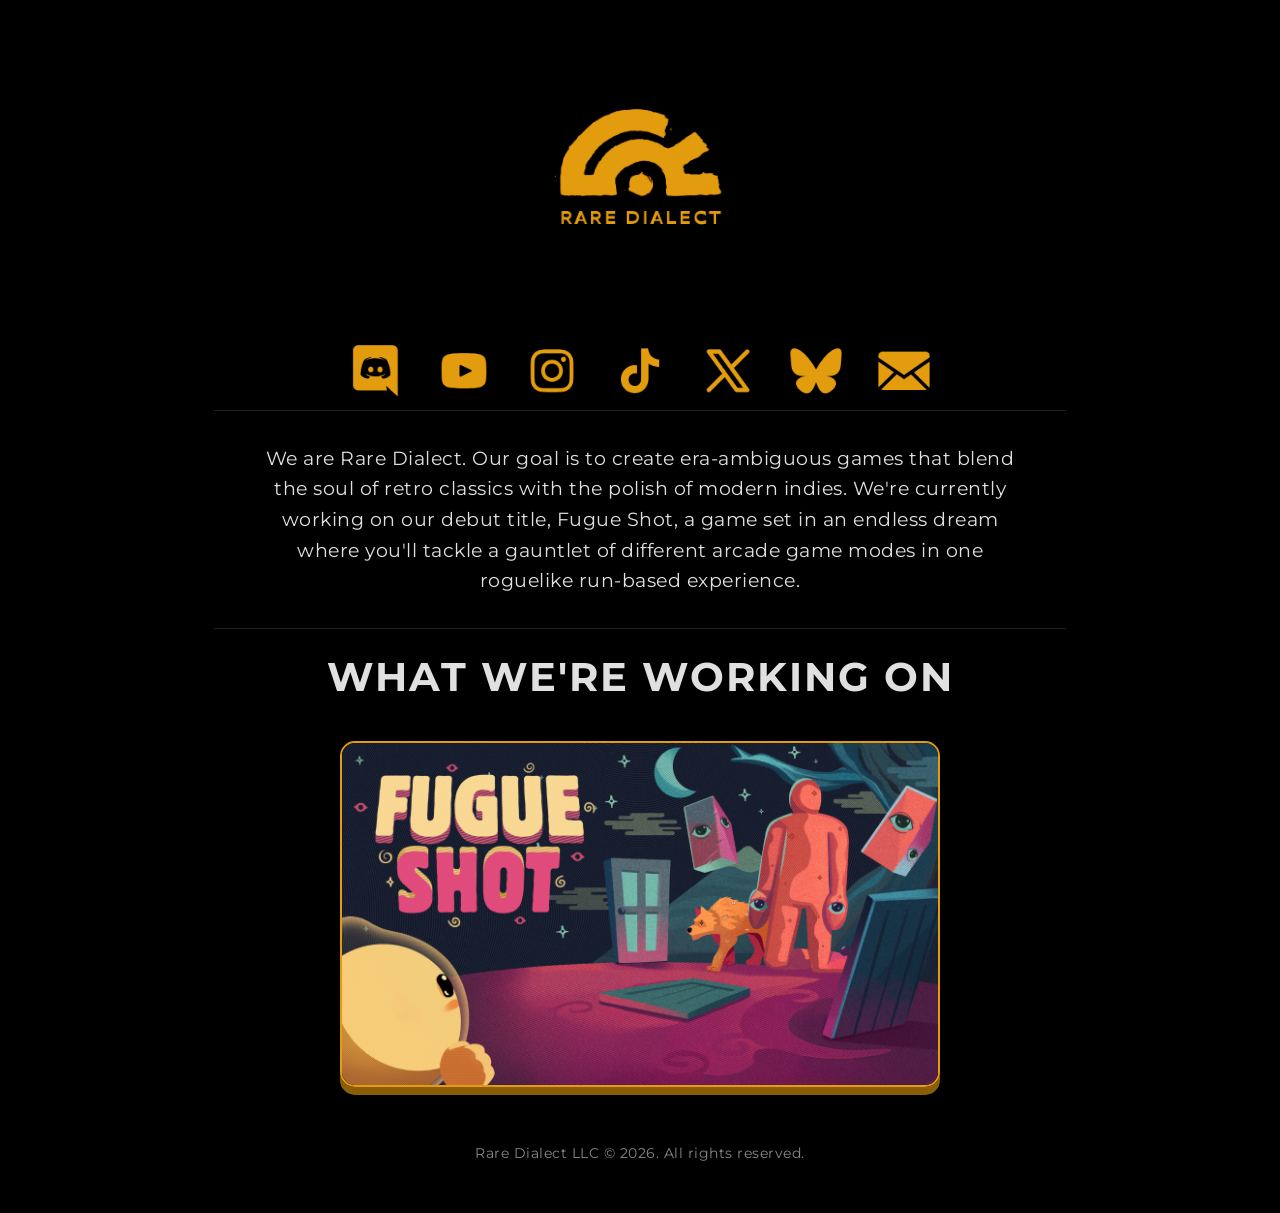
==== commit 991044d9: "Update index.html" ====
--- a/index.html
+++ b/index.html
@@ -31,7 +31,7 @@
             </section>
 
             <section class="about-section">
-                <p>We are Rare Dialect. This is a placeholder paragraph where you can describe your studio, your vision, and what makes your games unique. We focus on creating atmospheric, engaging, and highly stylized experiences that resonate with players long after they put the controller down.</p>
+                <p>We are Rare Dialect. Our goal is to create era-ambiguous games that blend the soul of retro classics with the polish of modern indies. We're currently working on our debut title, Fugue Shot, a game set in an endless dream where you'll tackle a gauntlet of different arcade game modes in one roguelike run-based experience.</p>
             </section>
 
             <section class="projects-section">
--- a/styles/main.css
+++ b/styles/main.css
@@ -2,9 +2,9 @@
    VARIABLES & THEME
    ========================================= */
 :root {
-    --background: #000000; /* Pure Black */
-    --accent: #e29c0d;     /* New Custom Accent Color */
-    --text-main: #E0E0E0;  /* Off-white for readability on pure black */
+    --background: #000000; 
+    --accent: #e29c0d;     
+    --text-main: #E0E0E0;  
     --text-muted: #888888;
 }
 
@@ -42,15 +42,6 @@
     filter: brightness(1.2);
 }
 
-p {
-    font-size: 1.2rem;
-    margin-bottom: 1.5rem;
-    text-align: center;
-    max-width: 750px;
-    margin-left: auto;
-    margin-right: auto;
-}
-
 /* =========================================
    LAYOUT & CONTAINERS
    ========================================= */
@@ -60,7 +51,7 @@
     padding: 3rem 1.5rem;
     display: flex;
     flex-direction: column;
-    gap: 3rem;
+    gap: 2rem; /* Tightened the overall gap between sections */
 }
 
 /* =========================================
@@ -68,10 +59,10 @@
    ========================================= */
 .banner {
     display: block;
-    margin: 0 auto 2rem auto;
+    /* Reduced margin-bottom drastically to pull the icons up closer */
+    margin: 0 auto 0.5rem auto; 
     max-width: 100%;
-    width: 400px;
-    animation: floatAnim 4s ease-in-out infinite alternate;
+    width: 250px; /* Shrunk from 400px */
 }
 
 /* =========================================
@@ -82,12 +73,12 @@
     flex-wrap: wrap;
     justify-content: center;
     gap: 1.5rem;
-    margin: 0 auto 2rem auto;
+    margin: 0 auto;
 }
 
 .item-social {
     transform: scale(0.8);
-    filter: drop-shadow(0px 0px 6px var(--accent)); /* Glow uses the new accent color */
+    /* Glow effect completely removed */
 }
 
 .icon {
@@ -105,6 +96,13 @@
     padding: 2rem 0;
     border-top: 1px solid #222;
     border-bottom: 1px solid #222;
+}
+
+.about-section p {
+    font-size: 1.2rem;
+    text-align: center;
+    max-width: 750px;
+    margin: 0 auto; /* By setting margin to 0 top/bottom, the padding creates perfectly even spacing */
 }
 
 /* =========================================
@@ -132,7 +130,7 @@
 .capsule-button {
     display: block;
     width: 100%;
-    max-width: 600px; /* Keeps the capsule image from getting too massive on desktop */
+    max-width: 600px; 
 }
 
 .capsule-button img {
@@ -140,21 +138,21 @@
     height: auto;
     border-radius: 15px;
     border: 2px solid var(--accent);
-    box-shadow: 0 8px 0 #8a5e06; /* Darker shade of the accent color for the 3D press effect */
-    transition: transform 0.2s ease, box-shadow 0.2s ease, filter 0.2s ease;
+    box-shadow: 0 8px 0 #8a5e06; 
+    transition: transform 0.2s ease, box-shadow 0.2s ease;
 }
 
 .capsule-button img:hover {
     transform: translateY(4px);
-    box-shadow: 0 4px 0 #8a5e06; /* Satisfying physical press animation */
-    filter: brightness(1.15);
+    box-shadow: 0 4px 0 #8a5e06; 
+    /* Removed the brightness filter so the color stays exactly the same */
 }
 
 /* =========================================
    FOOTER
    ========================================= */
 footer {
-    margin-top: 2rem;
+    margin-top: 1rem;
     text-align: center;
 }
 
@@ -165,14 +163,6 @@
 }
 
 /* =========================================
-   ANIMATIONS
-   ========================================= */
-@keyframes floatAnim {
-    0% { transform: translateY(-5px); }
-    100% { transform: translateY(5px); }
-}
-
-/* =========================================
    MOBILE ADJUSTMENTS
    ========================================= */
 @media screen and (max-width: 600px) {
@@ -180,7 +170,7 @@
         font-size: 1.8rem;
     }
     
-    p {
+    .about-section p {
         font-size: 1.05rem;
     }
 }
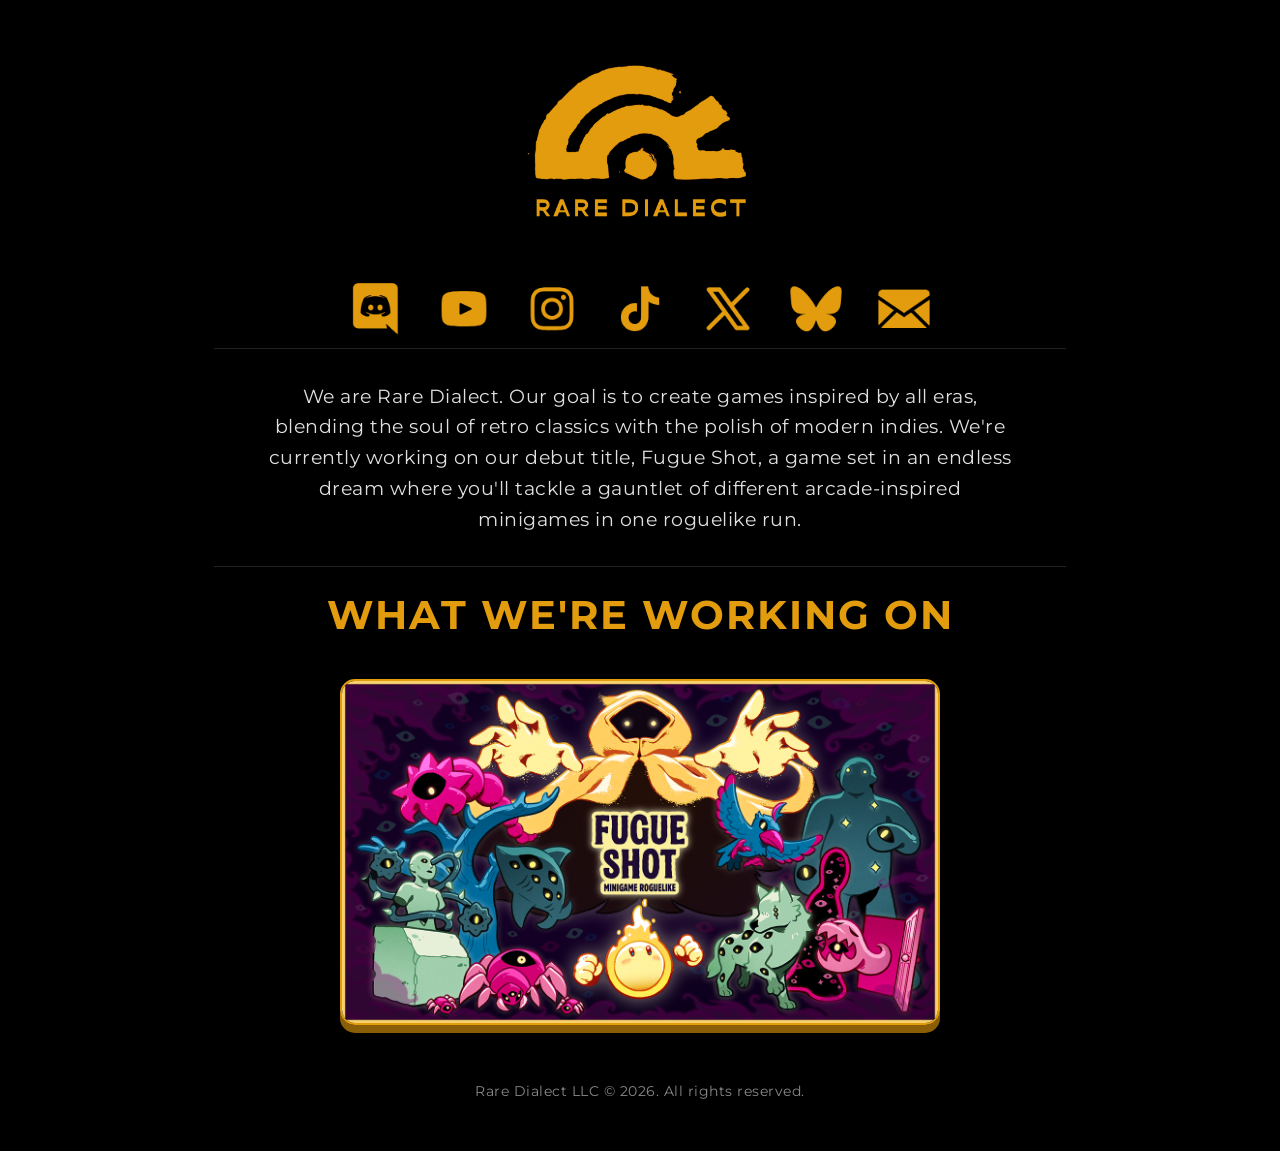
==== commit 5f091663: "Update index.html" ====
--- a/index.html
+++ b/index.html
@@ -31,7 +31,7 @@
             </section>
 
             <section class="about-section">
-                <p>We are Rare Dialect. Our goal is to create era-ambiguous games that blend the soul of retro classics with the polish of modern indies. We're currently working on our debut title, Fugue Shot, a game set in an endless dream where you'll tackle a gauntlet of different arcade game modes in one roguelike run-based experience.</p>
+                <p>We are Rare Dialect. Our goal is to create games inspired by all eras, blending the soul of retro classics with the polish of modern indies. We're currently working on our debut title, Fugue Shot, a game set in an endless dream where you'll tackle a gauntlet of different arcade-inspired minigames in one roguelike run.</p>
             </section>
 
             <section class="projects-section">
--- a/styles/main.css
+++ b/styles/main.css
@@ -116,7 +116,7 @@
     font-size: 2.5rem;
     text-align: center;
     margin-bottom: 2rem;
-    color: var(--text-main);
+    color: var(--accent);
     text-transform: uppercase;
     letter-spacing: 2px;
 }
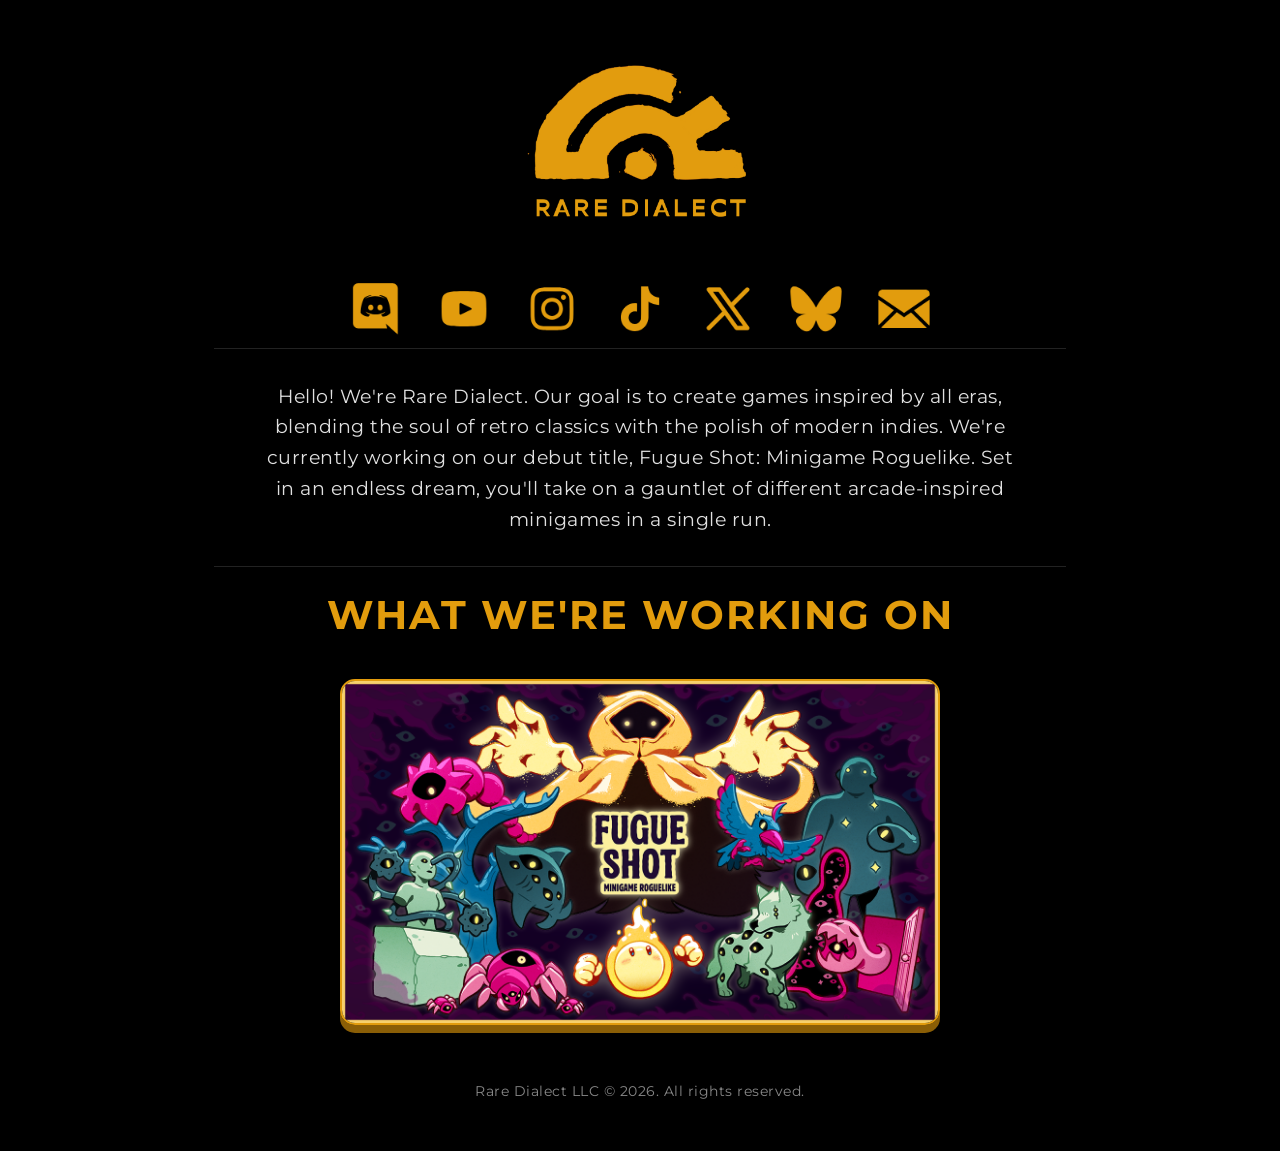
==== commit d73dbc10: "Update about section intro and Fugue Shot description Co-Authored-By: Claude Opus 5.5 <noreply@anthr" ====
--- a/index.html
+++ b/index.html
@@ -31,7 +31,7 @@
             </section>
 
             <section class="about-section">
-                <p>We are Rare Dialect. Our goal is to create games inspired by all eras, blending the soul of retro classics with the polish of modern indies. We're currently working on our debut title, Fugue Shot, a game set in an endless dream where you'll tackle a gauntlet of different arcade-inspired minigames in one roguelike run.</p>
+                <p>Hello! We're Rare Dialect. Our goal is to create games inspired by all eras, blending the soul of retro classics with the polish of modern indies. We're currently working on our debut title, Fugue Shot: Minigame Roguelike. Set in an endless dream, you'll take on a gauntlet of different arcade-inspired minigames in a single run.</p>
             </section>
 
             <section class="projects-section">
